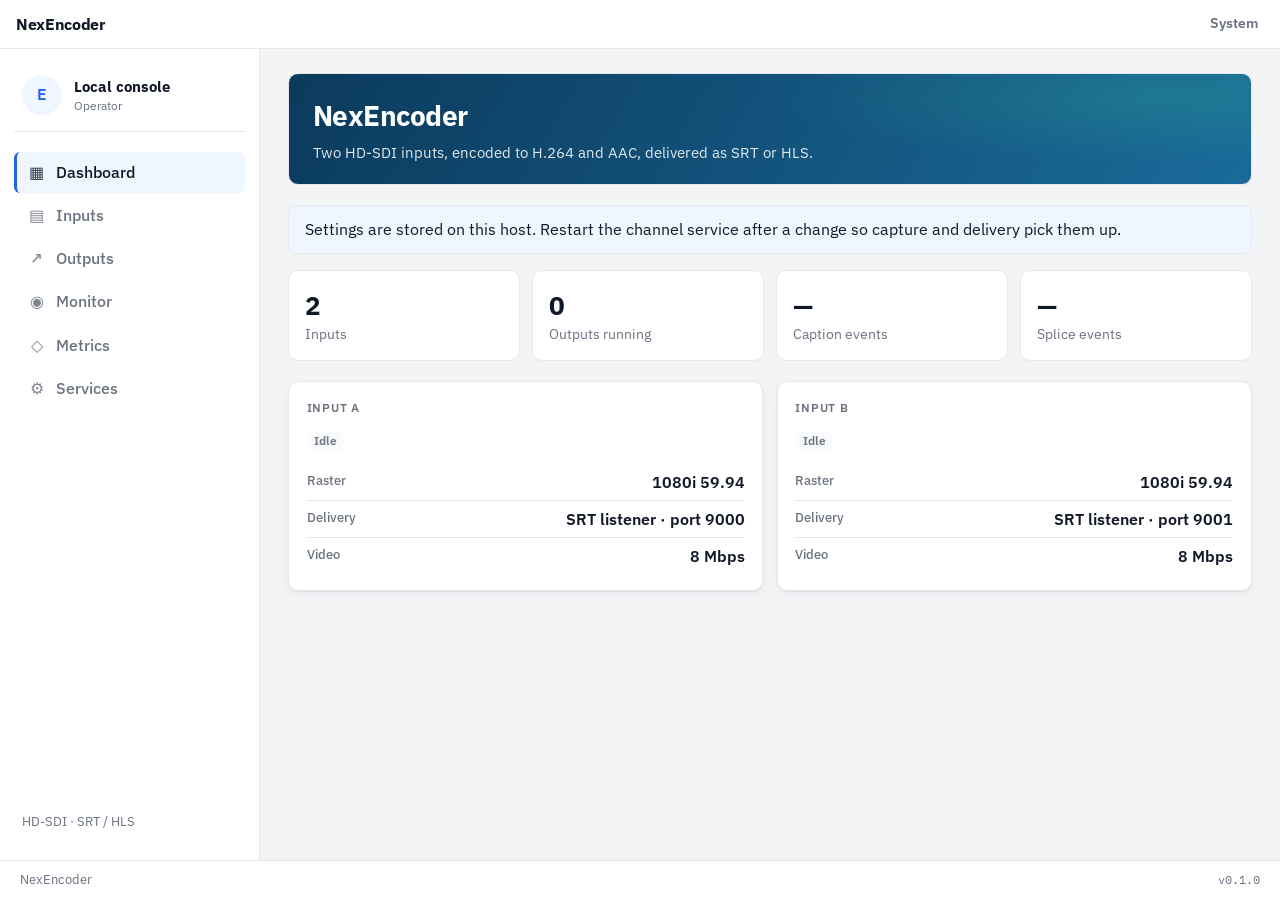
==== web/index.html @ 044407f5 "first step" ====
<!DOCTYPE html>
<html lang="en" data-theme-pref="system">
<head>
  <meta charset="utf-8">
  <meta name="viewport" content="width=device-width, initial-scale=1">
  <title>Dashboard · NexEncoder</title>
  <script>
    (function(){try{var p=localStorage.getItem('nexapp-theme')||'system';
      var d=p==='dark'||(p==='system'&&matchMedia('(prefers-color-scheme: dark)').matches)?'dark':'light';
      document.documentElement.setAttribute('data-theme',d);
      document.documentElement.setAttribute('data-theme-pref',p);
    }catch(e){}})();
  </script>
  <link rel="stylesheet" href="assets/app.css">
  <link rel="stylesheet" href="assets/encoder.css">
</head>
<body class="page-shell">
  <header class="shell-top">
    <a class="shell-brand" href="index.html">NexEncoder</a>
    <div class="shell-top-actions">
      <button type="button" class="btn-text" id="theme-toggle" title="Theme">Theme</button>
    </div>
  </header>
  <aside class="shell-sidebar">
    <div class="side-profile">
      <span class="avatar avatar-fallback">E</span>
      <div class="side-profile-text">
        <strong>Local console</strong>
        <span>Operator</span>
      </div>
    </div>
    <nav class="side-nav" aria-label="Primary">
      <a class="is-active" href="index.html"><span class="nav-ico">▦</span>Dashboard</a>
      <a href="inputs.html"><span class="nav-ico">▤</span>Inputs</a>
      <a href="outputs.html"><span class="nav-ico">↗</span>Outputs</a>
      <a href="monitor.html"><span class="nav-ico">◉</span>Monitor</a>
      <a href="metrics.html"><span class="nav-ico">◇</span>Metrics</a>
      <a href="services.html"><span class="nav-ico">⚙</span>Services</a>
    </nav>
    <div class="side-foot">HD-SDI · SRT / HLS</div>
  </aside>
  <main class="shell-main">
    <div class="portal-hero">
      <h1>NexEncoder</h1>
      <p>Two HD-SDI inputs, encoded to H.264 and AAC, delivered as SRT or HLS.</p>
    </div>
    <div class="banner">Settings are stored on this host. Restart the channel service after a change so capture and delivery pick them up.</div>
    <div class="grid-stats">
      <div class="stat"><div class="n">2</div><div class="l">Inputs</div></div>
      <div class="stat"><div class="n">0</div><div class="l">Outputs running</div></div>
      <div class="stat"><div class="n">—</div><div class="l">Caption events</div></div>
      <div class="stat"><div class="n">—</div><div class="l">Splice events</div></div>
    </div>
    <div class="widget-strip" style="margin-top:1.25rem">
      <article class="widget" data-channel-summary="A">
        <h3>Input A</h3>
        <span class="badge">Idle</span>
        <dl class="channel-meta">
          <div><dt>Raster</dt><dd data-field="format">1080i 59.94</dd></div>
          <div><dt>Delivery</dt><dd data-field="output">SRT listener · port 9000</dd></div>
          <div><dt>Video</dt><dd data-field="bitrate">8 Mbps</dd></div>
        </dl>
      </article>
      <article class="widget" data-channel-summary="B">
        <h3>Input B</h3>
        <span class="badge">Idle</span>
        <dl class="channel-meta">
          <div><dt>Raster</dt><dd data-field="format">1080i 59.94</dd></div>
          <div><dt>Delivery</dt><dd data-field="output">SRT listener · port 9001</dd></div>
          <div><dt>Video</dt><dd data-field="bitrate">8 Mbps</dd></div>
        </dl>
      </article>
    </div>
  </main>
  <footer class="shell-footer">
    <span>NexEncoder</span>
    <span class="footer-version">v0.1.0</span>
  </footer>
  <script src="assets/theme.js"></script>
  <script src="assets/console.js"></script>
</body>
</html>
---- web/assets/app.css ----
@import url("nexapp-theme.css");

* { box-sizing: border-box; }
html, body { margin: 0; min-height: 100%; }
body {
  font-family: var(--nx-font);
  color: var(--nx-ink);
  background: var(--nx-bg);
  line-height: 1.45;
}
a { color: var(--nx-accent); text-decoration: none; }
a:hover { text-decoration: underline; }

/* —— Login —— */
.page-login {
  min-height: 100vh;
  background: linear-gradient(145deg, var(--nx-hero-from) 0%, var(--nx-hero-to) 100%);
}
.login-shell {
  min-height: 100vh;
  display: grid;
  grid-template-columns: 1.1fr 0.9fr;
}
.login-brand {
  display: flex;
  flex-direction: column;
  justify-content: center;
  padding: 3.5rem 4rem;
  color: #f5fafc;
}
.eyebrow {
  text-transform: uppercase;
  letter-spacing: 0.14em;
  font-size: 0.75rem;
  font-weight: 600;
  opacity: 0.8;
  margin: 0 0 1rem;
}
.login-logo {
  font-size: clamp(2.5rem, 5vw, 3.75rem);
  font-weight: 700;
  letter-spacing: -0.03em;
  margin: 0 0 1rem;
}
.login-tagline {
  max-width: 28rem;
  font-size: 1.15rem;
  opacity: 0.9;
  margin: 0;
}
.login-panel {
  display: flex;
  flex-direction: column;
  justify-content: center;
  padding: 2.5rem;
  background: var(--nx-surface);
  color: var(--nx-ink);
}
.login-panel h2 { margin: 0 0 0.35rem; font-size: 1.5rem; }
.login-panel .lead { color: var(--nx-muted); margin: 0 0 1.5rem; }
.login-meta { margin-top: 1.5rem; color: var(--nx-muted); font-size: 0.8rem; }
.login-theme {
  position: absolute;
  top: 1rem;
  right: 1rem;
}

/* —— Shell (MyApps-inspired) —— */
.page-shell {
  min-height: 100vh;
  display: grid;
  grid-template-columns: 260px 1fr;
  grid-template-rows: auto 1fr auto;
}
.shell-top {
  grid-column: 1 / -1;
  display: flex;
  align-items: center;
  justify-content: space-between;
  padding: 0.55rem 1rem;
  background: var(--nx-surface);
  border-bottom: 1px solid var(--nx-line);
}
.shell-brand {
  font-weight: 700;
  color: var(--nx-ink);
  text-decoration: none;
  letter-spacing: -0.02em;
}
.shell-top-actions { display: flex; gap: 0.5rem; align-items: center; }

.shell-sidebar {
  background: var(--nx-sidebar);
  border-right: 1px solid var(--nx-sidebar-border);
  padding: 1.25rem 0.85rem;
  display: flex;
  flex-direction: column;
  gap: 1.25rem;
  min-height: 0;
}
.side-profile {
  display: flex;
  gap: 0.75rem;
  align-items: center;
  padding: 0.35rem 0.5rem 1rem;
  border-bottom: 1px solid var(--nx-line);
}
.side-profile-text { min-width: 0; }
.side-profile-text strong {
  display: block;
  font-size: 0.92rem;
  white-space: nowrap;
  overflow: hidden;
  text-overflow: ellipsis;
}
.side-profile-text span {
  display: block;
  font-size: 0.75rem;
  color: var(--nx-muted);
  white-space: nowrap;
  overflow: hidden;
  text-overflow: ellipsis;
}
.side-nav { display: flex; flex-direction: column; gap: 0.15rem; flex: 1; }
.side-nav a {
  display: flex;
  align-items: center;
  gap: 0.65rem;
  padding: 0.55rem 0.7rem;
  border-radius: 6px;
  color: var(--nx-muted);
  font-weight: 500;
  text-decoration: none;
  border-left: 3px solid transparent;
}
.side-nav a:hover { background: var(--nx-accent-soft); color: var(--nx-ink); text-decoration: none; }
.side-nav a.is-active {
  background: var(--nx-accent-soft);
  color: var(--nx-ink);
  border-left-color: var(--nx-rail-active);
}
.side-nav .nav-ico { width: 1.1rem; opacity: 0.85; text-align: center; }
.side-foot { font-size: 0.8rem; color: var(--nx-muted); padding: 0.5rem; }

.shell-main {
  padding: 1.5rem 1.75rem 2rem;
  min-width: 0;
  overflow: auto;
}
.shell-footer {
  grid-column: 1 / -1;
  display: flex;
  justify-content: space-between;
  padding: 0.65rem 1.25rem;
  border-top: 1px solid var(--nx-line);
  color: var(--nx-muted);
  font-size: 0.8rem;
  background: var(--nx-surface);
}
.footer-version { font-family: var(--nx-mono); font-size: 0.75rem; }

.avatar {
  width: 40px; height: 40px; border-radius: 50%;
  object-fit: cover; background: var(--nx-accent-soft); flex-shrink: 0;
}
.avatar-fallback {
  display: inline-flex; align-items: center; justify-content: center;
  font-weight: 600; color: var(--nx-accent);
}

/* Admin sub-rail inside main */
.admin-layout { display: grid; grid-template-columns: 180px 1fr; gap: 1.25rem; }
.admin-rail { display: flex; flex-direction: column; gap: 0.2rem; }
.rail-label {
  font-size: 0.7rem; text-transform: uppercase; letter-spacing: 0.08em;
  color: var(--nx-muted); margin: 0 0 0.5rem; font-weight: 600;
}
.admin-rail a {
  color: var(--nx-muted); padding: 0.45rem 0.65rem; border-radius: 6px;
  font-weight: 500; text-decoration: none;
}
.admin-rail a:hover, .admin-rail a.is-active {
  background: var(--nx-surface); color: var(--nx-ink); box-shadow: var(--nx-tile-shadow);
}

h1 { font-size: 1.75rem; margin: 0 0 0.35rem; letter-spacing: -0.02em; font-weight: 700; }
h2 { font-size: 1.05rem; margin: 0 0 0.75rem; font-weight: 600; }
.lead { color: var(--nx-muted); margin: 0 0 1.25rem; }

.page-head {
  display: flex;
  align-items: flex-start;
  justify-content: space-between;
  gap: 1rem;
  flex-wrap: wrap;
  margin-bottom: 1rem;
}
.page-head-actions { display: flex; gap: 0.75rem; flex-wrap: wrap; align-items: center; }
.page-head-actions a { font-size: 0.9rem; font-weight: 500; }

.search-bar {
  display: flex;
  align-items: center;
  gap: 0.6rem;
  background: var(--nx-surface);
  border: 1px solid var(--nx-line);
  border-radius: 8px;
  padding: 0.65rem 0.9rem;
  margin-bottom: 1.25rem;
  box-shadow: var(--nx-tile-shadow);
}
.search-bar input {
  flex: 1; border: none; background: transparent; color: var(--nx-ink);
  font: inherit; margin: 0; padding: 0;
}
.search-bar:focus-within {
  outline: 2px solid var(--nx-accent);
  outline-offset: 2px;
}
.search-bar svg { color: var(--nx-muted); flex-shrink: 0; }

.apps-section-label {
  display: flex; justify-content: space-between; align-items: center;
  margin: 0 0 0.85rem; color: var(--nx-muted); font-size: 0.85rem; font-weight: 600;
}

.app-grid {
  display: grid;
  grid-template-columns: repeat(auto-fill, minmax(132px, 1fr));
  gap: 0.85rem;
}

.portal-hero {
  border-radius: var(--nx-radius);
  padding: 1.35rem 1.5rem;
  margin-bottom: 1.25rem;
  background:
    radial-gradient(ellipse 80% 120% at 90% 20%, rgba(62, 207, 142, 0.18), transparent 50%),
    linear-gradient(120deg, var(--nx-hero-from), var(--nx-hero-to));
  color: #f5fafc;
  border: 1px solid var(--nx-line);
}
.portal-hero h1 { color: #fff; margin-bottom: 0.25rem; }
.portal-hero p { margin: 0; opacity: 0.9; font-size: 0.95rem; }

.widget-strip {
  display: grid;
  grid-template-columns: repeat(auto-fit, minmax(220px, 1fr));
  gap: 0.85rem;
  margin-bottom: 1.5rem;
}
.widget {
  background: var(--nx-surface);
  border: 1px solid var(--nx-line);
  border-radius: var(--nx-radius);
  padding: 1rem 1.1rem;
  box-shadow: var(--nx-tile-shadow);
}
.widget h3 {
  margin: 0 0 0.75rem;
  font-size: 0.78rem;
  text-transform: uppercase;
  letter-spacing: 0.06em;
  color: var(--nx-muted);
  font-weight: 600;
}
.clock-row {
  display: grid;
  grid-template-columns: repeat(4, 1fr);
  gap: 0.5rem;
  text-align: center;
}
.clock-row .tz { font-size: 0.7rem; color: var(--nx-muted); font-weight: 600; }
.clock-row .tm { font-family: var(--nx-mono); font-size: 0.95rem; font-weight: 500; }
.clock-row .epoch {
  grid-column: 1 / -1;
  margin-top: 0.5rem;
  font-size: 0.8rem;
  color: var(--nx-muted);
}

.panel {
  background: var(--nx-surface);
  border: 1px solid var(--nx-line);
  border-radius: var(--nx-radius);
  padding: 1.25rem 1.35rem;
  box-shadow: var(--nx-tile-shadow);
}
.panel + .panel { margin-top: 1rem; }
.stack { display: flex; flex-direction: column; gap: 0.75rem; }
.grid-2 { display: grid; grid-template-columns: 1fr 1fr; gap: 1rem; }
.grid-stats { display: grid; grid-template-columns: repeat(auto-fit, minmax(160px, 1fr)); gap: 0.75rem; }
.stat {
  background: var(--nx-surface);
  border: 1px solid var(--nx-line);
  border-radius: var(--nx-radius);
  padding: 1rem;
}
.stat .n { font-size: 1.6rem; font-weight: 700; letter-spacing: -0.03em; }
.stat .l { color: var(--nx-muted); font-size: 0.85rem; }

label { display: block; font-size: 0.82rem; font-weight: 500; color: var(--nx-muted); margin-bottom: 0.3rem; }
input[type="text"], input[type="email"], input[type="password"], input[type="number"],
input[type="url"], textarea, select {
  width: 100%;
  padding: 0.6rem 0.7rem;
  margin-bottom: 0.9rem;
  border: 1px solid var(--nx-line);
  border-radius: 6px;
  background: var(--nx-surface);
  color: var(--nx-ink);
  font: inherit;
}
textarea { min-height: 100px; font-family: var(--nx-mono); font-size: 0.85rem; }
.field-row { display: flex; gap: 0.75rem; align-items: end; flex-wrap: wrap; }
.field-row > * { flex: 1; min-width: 140px; }

button, .btn {
  display: inline-flex; align-items: center; justify-content: center; gap: 0.35rem;
  padding: 0.55rem 1rem; border: none; border-radius: 6px;
  background: var(--nx-accent); color: #fff;
  font: inherit; font-weight: 600; font-size: 0.9rem; cursor: pointer; text-decoration: none;
}
/* Filled primary buttons: white on the light-theme blue, dark on the dark-theme green.
   These stay at one attribute + one element so later component rules can win. */
[data-theme="dark"] button, [data-theme="dark"] .btn { color: #04140c; }
[data-theme="light"] button, [data-theme="light"] .btn { color: #fff; }
button:hover, .btn:hover { background: var(--nx-accent-hover); text-decoration: none; }
.btn-secondary, button.secondary {
  background: transparent; color: var(--nx-ink); border: 1px solid var(--nx-line);
}
/* Beat [data-theme] button / .btn, which otherwise paint transparent buttons the primary label color. */
[data-theme="light"] .btn-secondary,
[data-theme="light"] button.secondary,
[data-theme="light"] a.btn.btn-secondary,
[data-theme="dark"] .btn-secondary,
[data-theme="dark"] button.secondary,
[data-theme="dark"] a.btn.btn-secondary {
  background: transparent;
  color: var(--nx-ink);
  border: 1px solid var(--nx-line);
}
.btn-secondary:hover, button.secondary:hover { background: var(--nx-surface-2); color: var(--nx-ink); }
[data-theme="light"] .btn-secondary:hover,
[data-theme="light"] button.secondary:hover,
[data-theme="dark"] .btn-secondary:hover,
[data-theme="dark"] button.secondary:hover {
  background: var(--nx-surface-2);
  color: var(--nx-ink);
}
.btn-danger { background: var(--nx-danger); color: #fff !important; }
.btn-sm { padding: 0.3rem 0.55rem; font-size: 0.8rem; }
.btn-text {
  color: var(--nx-muted); font-size: 0.85rem; font-weight: 600;
  background: none; border: none; padding: 0.35rem; cursor: pointer; text-decoration: none;
}
[data-theme="light"] .btn-text,
[data-theme="light"] a.btn-text,
[data-theme="light"] button.btn-text,
[data-theme="dark"] .btn-text,
[data-theme="dark"] a.btn-text,
[data-theme="dark"] button.btn-text {
  color: var(--nx-muted);
  background: none;
  border: none;
}
.btn-text:hover { color: var(--nx-ink); background: none; text-decoration: none; }
[data-theme="light"] .btn-text:hover,
[data-theme="light"] button.btn-text:hover,
[data-theme="dark"] .btn-text:hover,
[data-theme="dark"] button.btn-text:hover {
  color: var(--nx-ink);
  background: none;
}
/* Login theme toggle sits on the dark hero, not the page surface. */
.page-login .login-theme,
[data-theme="light"] .page-login button.login-theme,
[data-theme="dark"] .page-login button.login-theme {
  color: #f5fafc;
  background: none;
}
.page-login .login-theme:hover,
[data-theme="light"] .page-login button.login-theme:hover,
[data-theme="dark"] .page-login button.login-theme:hover {
  color: #fff;
  background: none;
}

.error { color: var(--nx-danger); margin-bottom: 0.75rem; }
.ok { color: var(--nx-ok); }
.muted { color: var(--nx-muted); }
.banner {
  background: var(--nx-accent-soft);
  border: 1px solid var(--nx-line);
  color: var(--nx-ink);
  padding: 0.75rem 1rem;
  border-radius: 8px;
  margin-bottom: 1rem;
}
.divider { border: none; border-top: 1px solid var(--nx-line); margin: 1.25rem 0; }

table { width: 100%; border-collapse: collapse; font-size: 0.9rem; }
th, td { text-align: left; padding: 0.7rem 0.5rem; border-bottom: 1px solid var(--nx-line); vertical-align: top; }
th { color: var(--nx-muted); font-weight: 600; font-size: 0.78rem; text-transform: uppercase; letter-spacing: 0.04em; }
code, .mono { font-family: var(--nx-mono); font-size: 0.85em; }

.badge {
  display: inline-block; padding: 0.15rem 0.45rem; border-radius: 999px;
  font-size: 0.72rem; font-weight: 600; background: var(--nx-surface-2); color: var(--nx-muted);
}
.badge-ok { background: color-mix(in srgb, var(--nx-ok) 18%, transparent); color: var(--nx-ok); }
.badge-bad { background: color-mix(in srgb, var(--nx-danger) 18%, transparent); color: var(--nx-danger); }
.badge-warn { background: color-mix(in srgb, var(--nx-warn) 18%, transparent); color: var(--nx-warn); }

.log-box {
  background: #0f1720; color: #d7e0ea; font-family: var(--nx-mono); font-size: 0.78rem;
  padding: 1rem; border-radius: 8px; max-height: 480px; overflow: auto;
  white-space: pre-wrap; word-break: break-word;
}
.actions { display: flex; gap: 0.35rem; flex-wrap: wrap; align-items: center; }
.actions form { display: inline; }
.check-list { list-style: none; padding: 0; margin: 0; }
.check-list li {
  display: flex; gap: 0.75rem; align-items: flex-start;
  padding: 0.75rem 0; border-bottom: 1px solid var(--nx-line);
}
.check-list li:last-child { border: none; }

.tile-menu {
  position: absolute; top: 2rem; right: 0.35rem; z-index: 5;
  background: var(--nx-surface); border: 1px solid var(--nx-line);
  border-radius: 8px; box-shadow: var(--nx-tile-shadow); min-width: 140px;
  display: none; padding: 0.35rem;
}
.tile-menu.is-open { display: block; }
.tile-menu a, .tile-menu button {
  display: block; width: 100%; text-align: left; background: none; border: none;
  color: var(--nx-ink); padding: 0.45rem 0.55rem; border-radius: 4px;
  font: inherit; font-size: 0.85rem; cursor: pointer; text-decoration: none;
}
.tile-menu a:hover, .tile-menu button:hover { background: var(--nx-accent-soft); }

.widget-clipboard { grid-column: span 2; }
.clip-widget-bar {
  display: flex; gap: 0.5rem; align-items: center; margin-bottom: 0.5rem;
}
.clip-widget-bar select { margin: 0; flex: 1; }
.clip-widget-bar a { flex-shrink: 0; }
.clip-widget-actions { display: flex; gap: 0.4rem; align-items: center; margin-top: 0.5rem; }
#clip-widget-editor, #clip-content {
  width: 100%; min-height: 6rem; margin-bottom: 0;
  font-family: var(--nx-mono); font-size: 0.85rem;
}
.clipboard-app {
  display: grid;
  grid-template-columns: minmax(180px, 240px) 1fr;
  gap: 1rem;
  align-items: stretch;
}
.clipboard-list-head, .clipboard-editor-head, .clipboard-editor-foot {
  display: flex; gap: 0.65rem; align-items: center; flex-wrap: wrap; margin-bottom: 0.75rem;
}
.clipboard-editor-head input[type="text"] { margin: 0; flex: 1; min-width: 10rem; }
.clipboard-check {
  display: flex; gap: 0.35rem; align-items: center;
  font-size: 0.85rem; color: var(--nx-muted); margin: 0; white-space: nowrap;
}
.clipboard-board-list { list-style: none; padding: 0; margin: 0; }
.clipboard-board-list li { margin: 0; }
.clipboard-board-list button {
  width: 100%; justify-content: flex-start; background: transparent; color: var(--nx-ink);
  border: none; font-weight: 500;
}
.clipboard-board-list li.is-active button { background: var(--nx-accent-soft); }
#clip-content { min-height: 22rem; margin-bottom: 0.75rem; }

@media (max-width: 900px) {
  .page-shell { grid-template-columns: 1fr; }
  .shell-sidebar { border-right: none; border-bottom: 1px solid var(--nx-line); }
  .side-nav { flex-direction: row; flex-wrap: wrap; }
  .login-shell { grid-template-columns: 1fr; }
  .admin-layout { grid-template-columns: 1fr; }
  .clock-row { grid-template-columns: repeat(2, 1fr); }
  .grid-2 { grid-template-columns: 1fr; }
  .widget-clipboard { grid-column: auto; }
  .clipboard-app { grid-template-columns: 1fr; }
}
---- web/assets/encoder.css ----
/* NexEncoder pages on the NexApp shell. Color and type come from --nx-* tokens. */

.channel-meta {
  display: grid;
  margin: 0.75rem 0 0;
}
.channel-meta div {
  display: flex;
  justify-content: space-between;
  gap: 1rem;
  padding: 0.4rem 0;
  border-bottom: 1px solid var(--nx-line);
}
.channel-meta div:last-child { border-bottom: none; }
.channel-meta dt {
  margin: 0;
  color: var(--nx-muted);
  font-size: 0.82rem;
  font-weight: 500;
}
.channel-meta dd {
  margin: 0;
  font-weight: 600;
  text-align: right;
}

.preview-grid {
  display: grid;
  grid-template-columns: 1fr 1fr;
  gap: 1rem;
}
.preview-frame {
  position: relative;
  display: flex;
  align-items: center;
  justify-content: center;
  aspect-ratio: 16 / 9;
  overflow: hidden;
  border: 1px solid var(--nx-line);
  border-radius: var(--nx-radius);
  background:
    radial-gradient(ellipse 70% 80% at 50% 40%, rgba(62, 207, 142, 0.1), transparent 60%),
    #0b0f14;
  color: #9aa8b5;
}
.preview-frame video {
  width: 100%;
  height: 100%;
  object-fit: contain;
  background: #000;
}
.preview-wait { font-size: 0.92rem; }
.preview-frame:has(video:not([hidden])) .preview-wait { display: none; }
.preview-caption {
  position: absolute;
  right: 0;
  bottom: 0;
  left: 0;
  padding: 0.45rem 0.75rem;
  background: rgba(0, 0, 0, 0.72);
  color: #fff;
  font-family: var(--nx-mono);
  font-size: 0.85rem;
  text-align: center;
}
.preview-meta {
  display: flex;
  justify-content: space-between;
  gap: 0.75rem;
  margin-top: 0.65rem;
  color: var(--nx-muted);
  font-size: 0.82rem;
}

.field-block { margin-bottom: 0.9rem; }
.field-block[hidden] { display: none !important; }
.panel .grid-2 { margin-bottom: 0.9rem; }
.panel .grid-2 input,
.panel .grid-2 select,
.field-block input,
.field-block select { margin-bottom: 0; }
.save-row {
  display: flex;
  gap: 0.75rem;
  align-items: center;
  min-height: 1.4rem;
  margin: 0.75rem 0 0;
}
.save-row .ok,
.save-row .error { margin: 0; }

.chart-grid {
  display: grid;
  grid-template-columns: repeat(auto-fit, minmax(260px, 1fr));
  gap: 1rem;
  margin-bottom: 1.25rem;
}
.chart-card h2 {
  margin: 0 0 0.35rem;
  font-size: 0.78rem;
  text-transform: uppercase;
  letter-spacing: 0.06em;
  color: var(--nx-muted);
}
.chart-value {
  font-family: var(--nx-mono);
  font-size: 1.35rem;
  font-weight: 600;
  letter-spacing: -0.03em;
  margin-bottom: 0.35rem;
}
.chart-card canvas,
#explorer-chart {
  width: 100%;
  height: 120px;
  display: block;
  border-radius: 8px;
}
.chart-note { margin: 0.45rem 0 0; font-size: 0.78rem; }
.series-list {
  display: flex;
  flex-wrap: wrap;
  gap: 0.35rem;
  max-height: 220px;
  overflow: auto;
  margin-bottom: 0.85rem;
}
[data-theme="light"] button:disabled,
[data-theme="dark"] button:disabled {
  opacity: 0.45;
  cursor: not-allowed;
}
[data-theme="light"] button.unit-row,
[data-theme="dark"] button.unit-row,
button.unit-row {
  background: var(--nx-surface);
  color: var(--nx-ink);
  border: 1px solid var(--nx-line);
}
[data-theme="light"] button.unit-row.is-selected,
[data-theme="dark"] button.unit-row.is-selected,
button.unit-row.is-selected,
[data-theme="light"] .series-list button.is-selected,
[data-theme="dark"] .series-list button.is-selected {
  border-color: var(--nx-accent);
  background: var(--nx-accent-soft);
  color: var(--nx-ink);
}
.ops-layout {
  display: grid;
  grid-template-columns: minmax(240px, 320px) 1fr;
  gap: 1rem;
  align-items: start;
}
.unit-row {
  display: flex;
  justify-content: space-between;
  gap: 0.75rem;
  width: 100%;
  margin-bottom: 0.45rem;
  padding: 0.7rem 0.8rem;
  text-align: left;
  background: var(--nx-surface);
  color: var(--nx-ink);
  border: 1px solid var(--nx-line);
  border-radius: 8px;
  font: inherit;
  cursor: pointer;
}
.unit-row strong,
.unit-row .muted { display: block; }
.unit-row .badge { align-self: center; }
#journal { min-height: 320px; max-height: 520px; }

#sideband-log { white-space: pre-wrap; }

@media (max-width: 900px) {
  .preview-grid { grid-template-columns: 1fr; }
  .ops-layout { grid-template-columns: 1fr; }
}
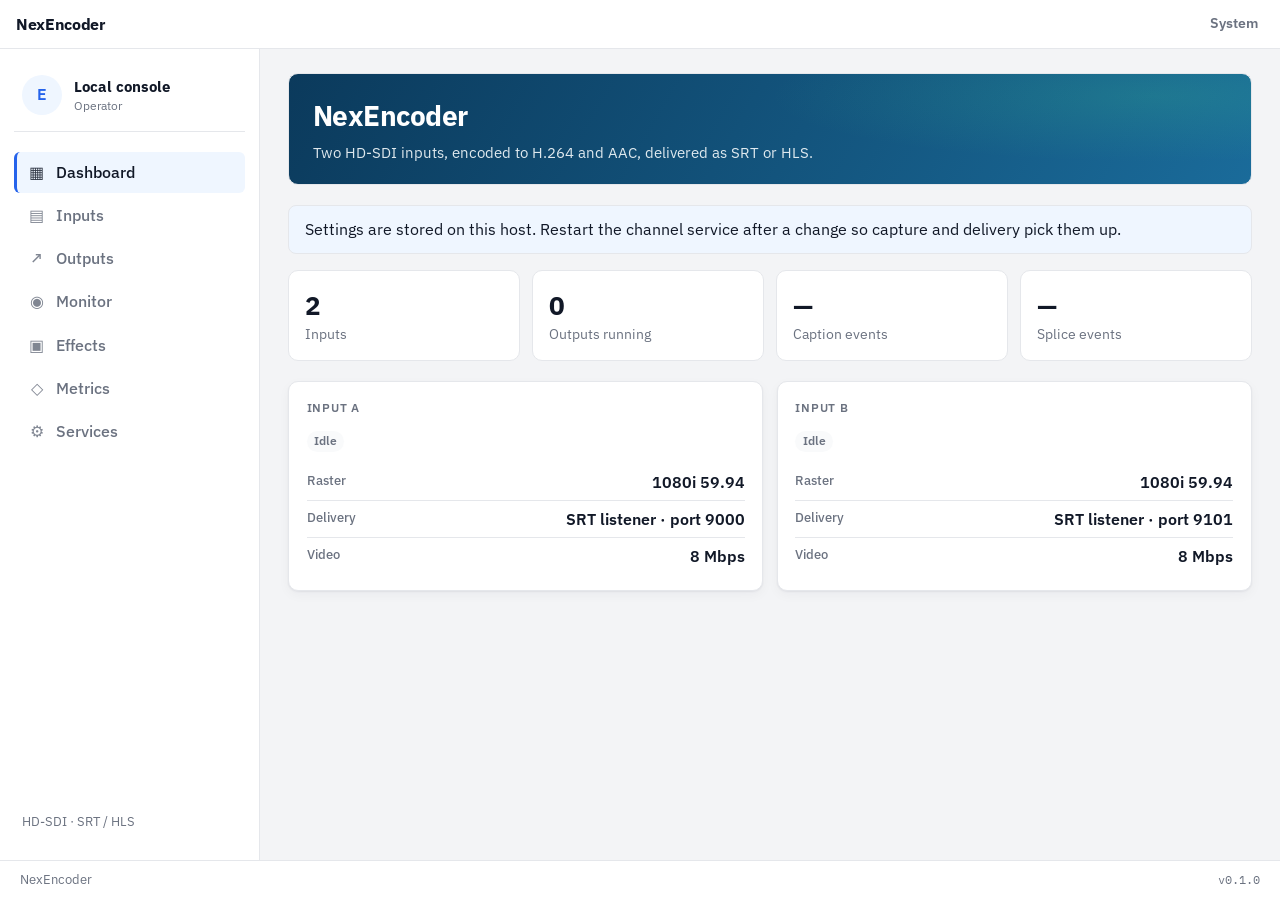
==== commit 8bd7e220: "Enhance NexEncoder configuration and functionality: Updated input formats to support both SDI and SR" ====
--- a/web/index.html
+++ b/web/index.html
@@ -34,6 +34,7 @@
       <a href="inputs.html"><span class="nav-ico">▤</span>Inputs</a>
       <a href="outputs.html"><span class="nav-ico">↗</span>Outputs</a>
       <a href="monitor.html"><span class="nav-ico">◉</span>Monitor</a>
+      <a href="effects.html"><span class="nav-ico">▣</span>Effects</a>
       <a href="metrics.html"><span class="nav-ico">◇</span>Metrics</a>
       <a href="services.html"><span class="nav-ico">⚙</span>Services</a>
     </nav>
@@ -66,7 +67,7 @@
         <span class="badge">Idle</span>
         <dl class="channel-meta">
           <div><dt>Raster</dt><dd data-field="format">1080i 59.94</dd></div>
-          <div><dt>Delivery</dt><dd data-field="output">SRT listener · port 9001</dd></div>
+          <div><dt>Delivery</dt><dd data-field="output">SRT listener · port 9101</dd></div>
           <div><dt>Video</dt><dd data-field="bitrate">8 Mbps</dd></div>
         </dl>
       </article>
--- a/web/assets/encoder.css
+++ b/web/assets/encoder.css
@@ -177,4 +177,83 @@
 @media (max-width: 900px) {
   .preview-grid { grid-template-columns: 1fr; }
   .ops-layout { grid-template-columns: 1fr; }
-}
+  .effects-layout { grid-template-columns: 1fr; }
+}
+
+.effects-layout {
+  display: grid;
+  grid-template-columns: minmax(0, 1.4fr) minmax(280px, 0.8fr);
+  gap: 1rem;
+  align-items: start;
+}
+.effects-toolbar {
+  display: flex;
+  flex-wrap: wrap;
+  gap: 0.6rem;
+  align-items: center;
+  margin-bottom: 0.75rem;
+}
+.effects-toolbar select { width: auto; margin: 0; }
+.stage {
+  position: relative;
+  aspect-ratio: 16 / 9;
+  background: #05070a;
+  border: 1px solid var(--nx-line);
+  border-radius: var(--nx-radius);
+  overflow: hidden;
+}
+.stage canvas {
+  position: absolute;
+  inset: 0;
+  width: 100%;
+  height: 100%;
+  z-index: 2;
+  cursor: crosshair;
+}
+.stage-layers {
+  position: absolute;
+  inset: 0;
+  z-index: 1;
+}
+.stage-front { z-index: 3; pointer-events: none; }
+.stage-layers iframe,
+.sdi-plate {
+  position: absolute;
+  inset: 0;
+  width: 100%;
+  height: 100%;
+  border: 0;
+  background: transparent;
+}
+.sdi-plate {
+  display: flex;
+  align-items: flex-end;
+  padding: 0.6rem;
+  background: repeating-linear-gradient(135deg, rgba(62, 207, 142, 0.28) 0 12px, rgba(62, 207, 142, 0.08) 12px 24px);
+  color: #fff;
+  font-size: 0.78rem;
+}
+.corner-grid {
+  display: grid;
+  grid-template-columns: 1fr 1fr;
+  gap: 0.5rem 0.75rem;
+  margin: 0.75rem 0;
+}
+.corner-grid label { font-size: 0.78rem; }
+.layer-card {
+  border: 1px solid var(--nx-line);
+  border-radius: 8px;
+  padding: 0.7rem;
+  margin-bottom: 0.6rem;
+}
+.layer-card h3 { margin: 0 0 0.45rem; font-size: 0.92rem; }
+.preset-list { list-style: none; margin: 0.75rem 0 0; padding: 0; }
+.preset-list li {
+  display: flex;
+  justify-content: space-between;
+  gap: 0.5rem;
+  align-items: center;
+  padding: 0.4rem 0;
+  border-bottom: 1px solid var(--nx-line);
+}
+.preset-list button { margin: 0; }
